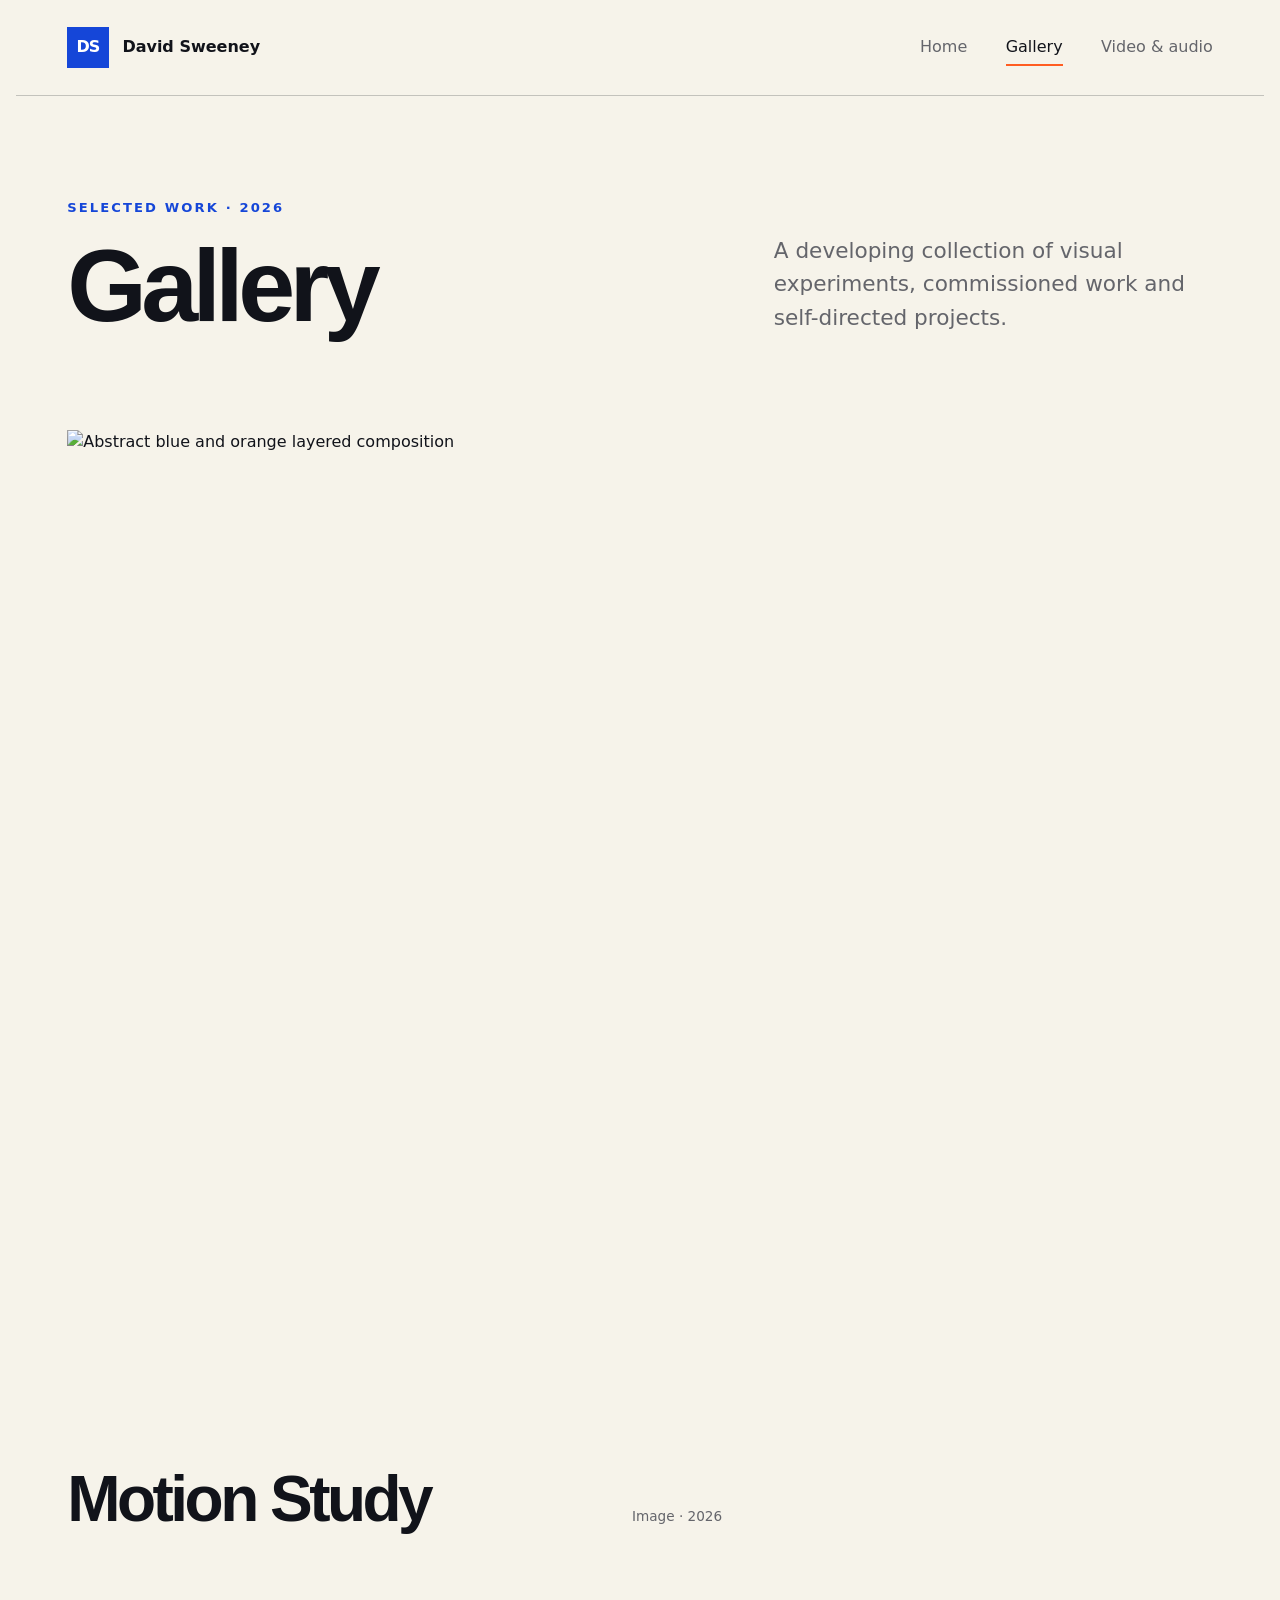
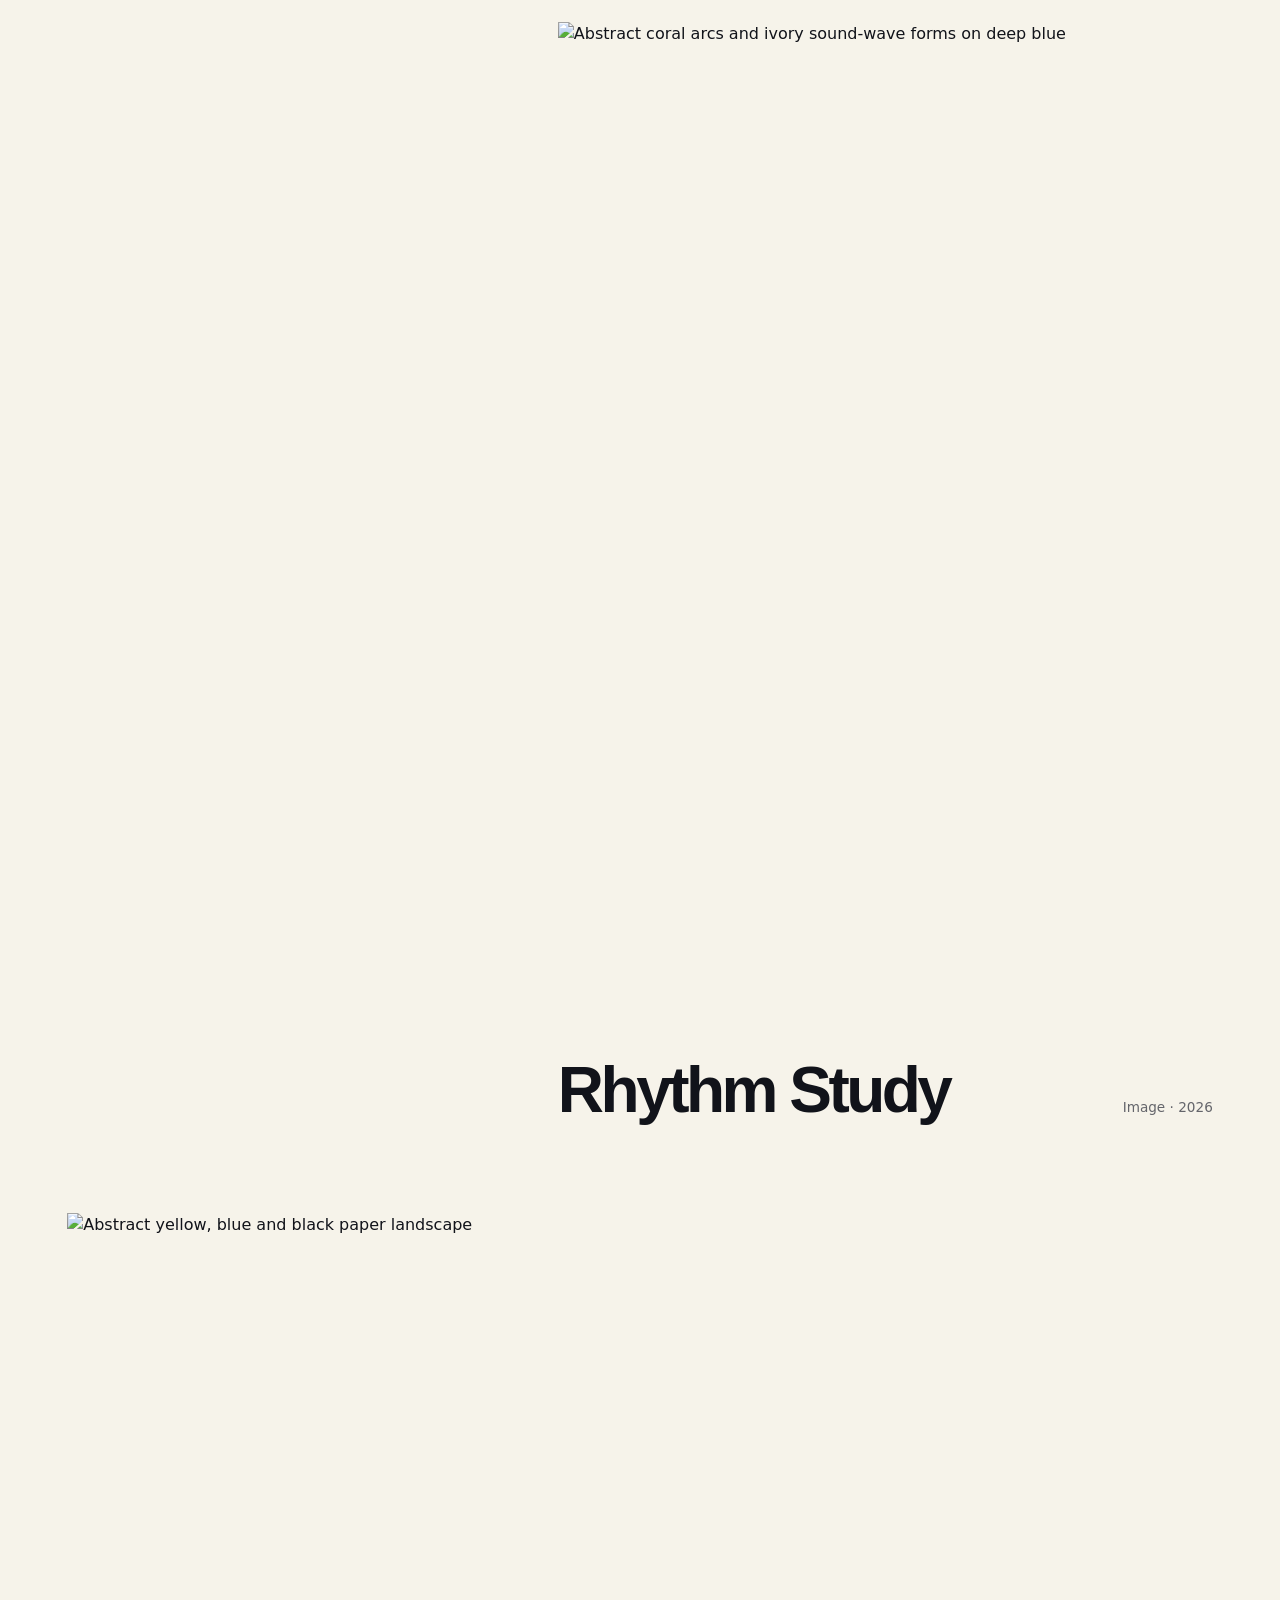
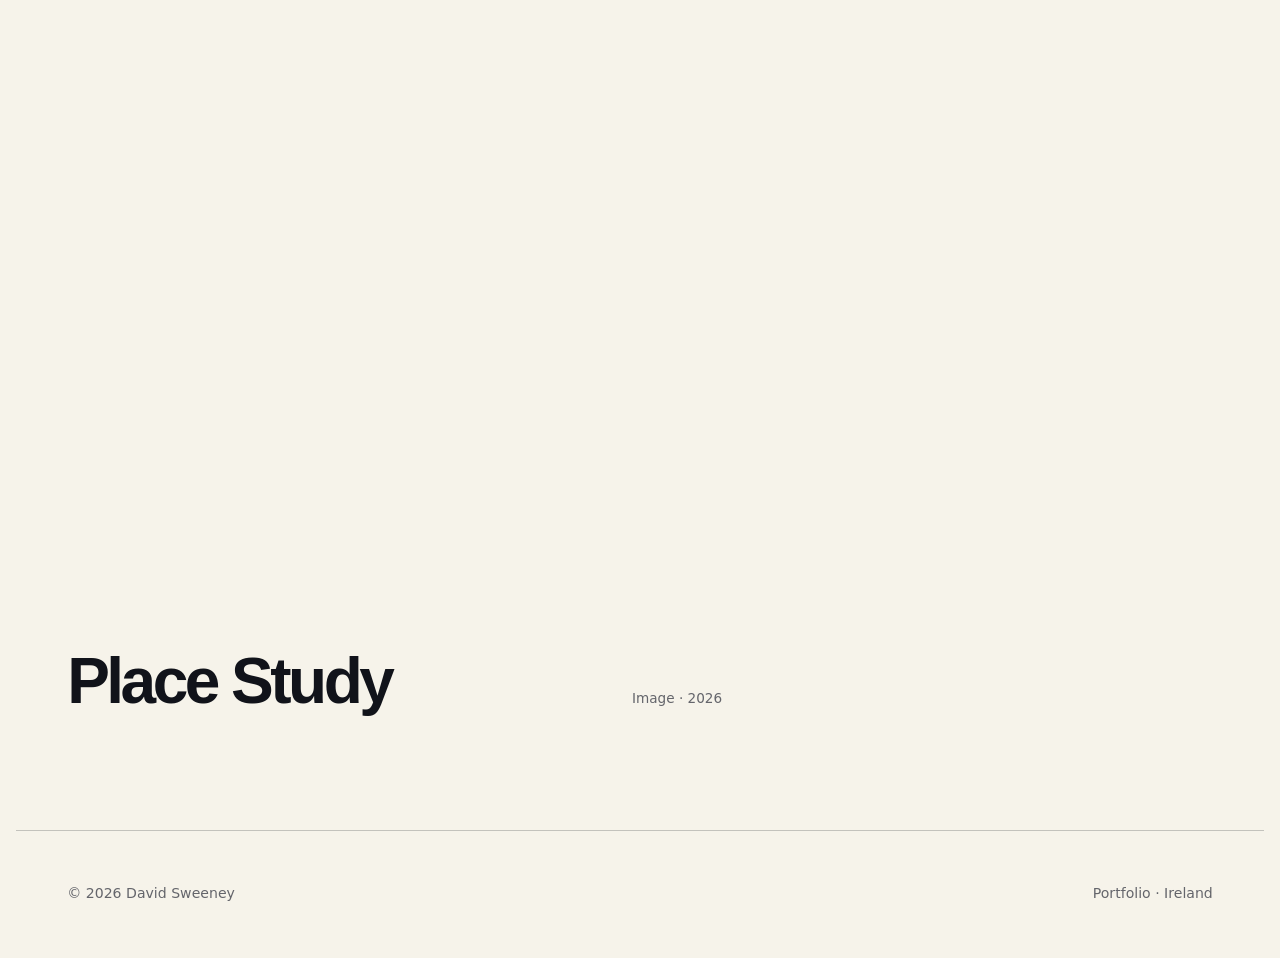
==== gallery.html @ 8abc5715 "First upload of template files" ====
<!doctype html>
<html lang="en">
  <head>
    <meta charset="utf-8">
    <meta name="viewport" content="width=device-width, initial-scale=1">
    <meta name="description" content="Selected visual work from Your Name.">
    <title>Gallery — Your Name</title>
    <link rel="icon" href="assets/favicon.svg" type="image/svg+xml">
    <link rel="stylesheet" href="styles.css">
    <script src="site-config.js" defer></script>
    <script src="script.js" defer></script>
  </head>
  <body>
    <a class="skip-link" href="#main">Skip to content</a>
    <header class="site-header">
      <a class="brand" href="index.html" aria-label="Portfolio home">
        <span class="brand-mark" data-bind="initials">YN</span>
        <span class="brand-name" data-bind="name">Your Name</span>
      </a>
      <button class="menu-button" type="button" aria-expanded="false" aria-controls="navigation" data-menu-button>Menu</button>
      <nav class="navigation" id="navigation" aria-label="Main navigation" data-navigation>
        <a href="index.html" data-nav>Home</a>
        <a href="gallery.html" data-nav>Gallery</a>
        <a href="media.html" data-nav>Video &amp; audio</a>
      </nav>
    </header>

    <main class="page-shell" id="main">
      <header class="page-intro">
        <div>
          <p class="eyebrow">Selected work · 2026</p>
          <h1>Gallery</h1>
        </div>
        <p class="lede">A developing collection of visual experiments, commissioned work and self-directed projects.</p>
      </header>

      <section class="gallery-grid" aria-label="Portfolio gallery">
        <article class="gallery-item" id="motion">
          <button class="gallery-button" type="button" data-gallery-item data-image="assets/work-motion.webp" data-alt="Abstract blue and orange layered composition" data-title="Motion Study">
            <img src="assets/work-motion.webp" alt="Abstract blue and orange layered composition" width="1536" height="1024">
            <div class="card-meta"><h2>Motion Study</h2><p>Image · 2026</p></div>
          </button>
        </article>
        <article class="gallery-item" id="rhythm">
          <button class="gallery-button" type="button" data-gallery-item data-image="assets/work-rhythm.webp" data-alt="Abstract coral arcs and ivory sound-wave forms on deep blue" data-title="Rhythm Study">
            <img src="assets/work-rhythm.webp" alt="Abstract coral arcs and ivory sound-wave forms on deep blue" loading="lazy" width="1536" height="1024">
            <div class="card-meta"><h2>Rhythm Study</h2><p>Image · 2026</p></div>
          </button>
        </article>
        <article class="gallery-item" id="place">
          <button class="gallery-button" type="button" data-gallery-item data-image="assets/work-place.webp" data-alt="Abstract yellow, blue and black paper landscape" data-title="Place Study">
            <img src="assets/work-place.webp" alt="Abstract yellow, blue and black paper landscape" loading="lazy" width="1536" height="1024">
            <div class="card-meta"><h2>Place Study</h2><p>Image · 2026</p></div>
          </button>
        </article>
      </section>
    </main>

    <dialog class="gallery-dialog" id="gallery-dialog" aria-label="Expanded artwork">
      <img src="assets/work-motion.webp" alt="">
      <div class="dialog-bar">
        <p data-dialog-title>Artwork</p>
        <button class="dialog-close" type="button" data-close>Close</button>
      </div>
    </dialog>

    <footer class="site-footer">
      <p>© <span data-year>2026</span> <span data-bind="name">Your Name</span></p>
      <p>Portfolio · <span data-bind="location">Ireland</span></p>
    </footer>
  </body>
</html>
---- styles.css ----
:root {
  --ink: #11131a;
  --paper: #f6f3ea;
  --blue: #1546d8;
  --orange: #ff5d22;
  --yellow: #f4da22;
  --muted: #64656b;
  --line: rgba(17, 19, 26, 0.22);
  --max: 78rem;
  --gutter: clamp(1rem, 4vw, 3.5rem);
  --display: "Arial Narrow", "Aptos Narrow", "Helvetica Neue", Arial, sans-serif;
  --body: Inter, ui-sans-serif, system-ui, -apple-system, BlinkMacSystemFont, "Segoe UI", sans-serif;
}

* {
  box-sizing: border-box;
}

html {
  scroll-behavior: smooth;
}

body {
  margin: 0;
  min-width: 20rem;
  color: var(--ink);
  background: var(--paper);
  font-family: var(--body);
  font-size: 1rem;
  line-height: 1.55;
  -webkit-font-smoothing: antialiased;
}

img {
  display: block;
  max-width: 100%;
}

a {
  color: inherit;
}

button,
input,
textarea,
select {
  font: inherit;
}

.skip-link {
  position: fixed;
  z-index: 100;
  top: 0.75rem;
  left: 0.75rem;
  padding: 0.7rem 1rem;
  color: white;
  background: var(--ink);
  transform: translateY(-150%);
}

.skip-link:focus {
  transform: translateY(0);
}

.site-header,
.site-footer,
.page-shell {
  width: min(100%, var(--max));
  margin-inline: auto;
  padding-inline: var(--gutter);
}

.site-header {
  display: flex;
  min-height: 6rem;
  align-items: center;
  justify-content: space-between;
  gap: 2rem;
  border-bottom: 1px solid var(--line);
}

.brand {
  display: inline-flex;
  align-items: center;
  gap: 0.85rem;
  text-decoration: none;
}

.brand-mark {
  display: grid;
  width: 2.6rem;
  height: 2.6rem;
  place-items: center;
  color: white;
  background: var(--blue);
  font-weight: 800;
  letter-spacing: -0.05em;
}

.brand-name {
  font-weight: 700;
}

.navigation {
  display: flex;
  align-items: center;
  gap: clamp(1rem, 3vw, 2.5rem);
}

.navigation a {
  position: relative;
  padding-block: 0.4rem;
  color: var(--muted);
  text-decoration: none;
}

.navigation a:hover,
.navigation a:focus-visible,
.navigation a[aria-current="page"] {
  color: var(--ink);
}

.navigation a[aria-current="page"]::after {
  position: absolute;
  right: 0;
  bottom: 0;
  left: 0;
  height: 0.16rem;
  background: var(--orange);
  content: "";
}

.menu-button {
  display: none;
  padding: 0.55rem 0.8rem;
  border: 1px solid var(--ink);
  color: var(--ink);
  background: transparent;
}

.page-shell {
  padding-block: clamp(3.5rem, 8vw, 7.5rem);
}

.hero {
  display: grid;
  grid-template-columns: minmax(0, 0.95fr) minmax(20rem, 1.05fr);
  align-items: end;
  gap: clamp(2rem, 6vw, 6rem);
}

.eyebrow {
  margin: 0 0 1.2rem;
  color: var(--blue);
  font-size: 0.82rem;
  font-weight: 800;
  letter-spacing: 0.16em;
  text-transform: uppercase;
}

h1,
h2,
h3,
p {
  margin-top: 0;
}

h1,
h2 {
  font-family: var(--display);
  font-weight: 800;
  letter-spacing: -0.055em;
  line-height: 0.94;
}

h1 {
  max-width: 10ch;
  margin-bottom: 1.7rem;
  font-size: clamp(3.25rem, 8vw, 7.8rem);
}

h2 {
  margin-bottom: 1rem;
  font-size: clamp(2.3rem, 5vw, 4.8rem);
}

h3 {
  font-size: 1.08rem;
}

.lede {
  max-width: 34rem;
  margin-bottom: 0;
  color: var(--muted);
  font-size: clamp(1.08rem, 2vw, 1.35rem);
}

.hero-art {
  position: relative;
  margin: 0;
}

.hero-art::before {
  position: absolute;
  z-index: -1;
  top: -1.1rem;
  right: -1.1rem;
  width: 58%;
  height: 42%;
  background: var(--yellow);
  content: "";
}

.hero-art img {
  width: 100%;
  aspect-ratio: 4 / 5;
  object-fit: cover;
}

.hero-art figcaption {
  display: flex;
  justify-content: space-between;
  gap: 1rem;
  padding-top: 0.75rem;
  color: var(--muted);
  font-size: 0.82rem;
}

.section {
  margin-top: clamp(5rem, 12vw, 10rem);
}

.section-heading {
  display: flex;
  align-items: end;
  justify-content: space-between;
  gap: 2rem;
  margin-bottom: 2rem;
  border-bottom: 1px solid var(--line);
}

.section-heading h2 {
  margin-bottom: 1.2rem;
}

.text-link {
  display: inline-block;
  margin-bottom: 1.5rem;
  font-weight: 750;
  text-underline-offset: 0.28em;
}

.work-grid {
  display: grid;
  grid-template-columns: repeat(12, minmax(0, 1fr));
  gap: clamp(1rem, 2vw, 1.75rem);
}

.work-card {
  grid-column: span 4;
}

.work-card:nth-child(2) {
  margin-top: 4rem;
}

.work-card a,
.gallery-button {
  display: block;
  color: inherit;
  text-decoration: none;
}

.work-card img,
.gallery-button img {
  width: 100%;
  aspect-ratio: 4 / 3;
  object-fit: cover;
  transition: transform 220ms ease, filter 220ms ease;
}

.work-card a:hover img,
.work-card a:focus-visible img,
.gallery-button:hover img,
.gallery-button:focus-visible img {
  filter: saturate(1.15);
  transform: translateY(-0.35rem);
}

.card-meta {
  display: flex;
  align-items: baseline;
  justify-content: space-between;
  gap: 1rem;
  padding-top: 0.9rem;
}

.card-meta h3,
.card-meta p {
  margin-bottom: 0;
}

.card-meta p {
  color: var(--muted);
  font-size: 0.85rem;
}

.media-band {
  display: grid;
  grid-template-columns: minmax(0, 1.25fr) minmax(17rem, 0.75fr);
  gap: clamp(2rem, 6vw, 6rem);
  align-items: center;
  padding: clamp(2rem, 5vw, 4.5rem);
  color: white;
  background: var(--ink);
}

.media-band img {
  width: 100%;
  aspect-ratio: 16 / 10;
  object-fit: cover;
}

.media-band .eyebrow {
  color: #ff8b63;
}

.media-band h2 {
  font-size: clamp(2.4rem, 5vw, 5rem);
}

.media-band p {
  color: rgba(255, 255, 255, 0.72);
}

.media-band .text-link {
  margin-bottom: 0;
}

.page-intro {
  display: grid;
  grid-template-columns: minmax(0, 1.2fr) minmax(15rem, 0.8fr);
  gap: 3rem;
  align-items: end;
  margin-bottom: clamp(3rem, 8vw, 6rem);
}

.page-intro h1 {
  margin-bottom: 0;
}

.page-intro .lede {
  justify-self: end;
}

.gallery-grid {
  display: grid;
  grid-template-columns: repeat(12, minmax(0, 1fr));
  gap: clamp(2rem, 6vw, 5rem) clamp(1rem, 3vw, 2rem);
}

.gallery-item {
  grid-column: span 7;
}

.gallery-item:nth-child(even) {
  grid-column: 6 / span 7;
}

.gallery-button {
  width: 100%;
  padding: 0;
  border: 0;
  text-align: left;
  background: transparent;
  cursor: zoom-in;
}

.gallery-item:nth-child(2) img {
  aspect-ratio: 16 / 11;
}

.gallery-item:nth-child(3) img {
  aspect-ratio: 3 / 2;
}

.gallery-dialog {
  width: min(94vw, 75rem);
  max-height: 92vh;
  padding: 0;
  border: 0;
  color: white;
  background: var(--ink);
}

.gallery-dialog::backdrop {
  background: rgba(10, 12, 18, 0.88);
}

.gallery-dialog img {
  width: 100%;
  max-height: 78vh;
  object-fit: contain;
}

.dialog-bar {
  display: flex;
  align-items: center;
  justify-content: space-between;
  gap: 1rem;
  padding: 0.8rem 1rem;
}

.dialog-bar p {
  margin: 0;
}

.dialog-close {
  padding: 0.45rem 0.8rem;
  border: 1px solid rgba(255, 255, 255, 0.5);
  color: white;
  background: transparent;
  cursor: pointer;
}

.media-list {
  display: grid;
  gap: clamp(4rem, 9vw, 8rem);
}

.media-project {
  display: grid;
  grid-template-columns: minmax(0, 1.35fr) minmax(17rem, 0.65fr);
  gap: clamp(1.5rem, 5vw, 5rem);
  align-items: center;
}

.media-project:nth-child(even) {
  grid-template-columns: minmax(17rem, 0.65fr) minmax(0, 1.35fr);
}

.media-project:nth-child(even) .media-frame {
  order: 2;
}

.media-frame {
  position: relative;
  display: grid;
  min-height: 23rem;
  place-items: center;
  overflow: hidden;
  color: white;
  background: var(--ink);
}

.media-frame > img {
  position: absolute;
  inset: 0;
  width: 100%;
  height: 100%;
  object-fit: cover;
  opacity: 0.56;
}

.media-frame iframe {
  position: absolute;
  inset: 0;
  width: 100%;
  height: 100%;
  border: 0;
}

.media-frame.has-media > img,
.media-frame.has-media .empty-media {
  display: none;
}

.empty-media {
  position: relative;
  z-index: 1;
  max-width: 20rem;
  padding: 2rem;
  text-align: center;
}

.play-mark {
  display: grid;
  width: 4rem;
  height: 4rem;
  margin: 0 auto 1rem;
  place-items: center;
  border: 1px solid rgba(255, 255, 255, 0.7);
  border-radius: 50%;
  font-size: 1.3rem;
}

.empty-media p {
  margin-bottom: 0;
}

.media-copy h2 {
  font-size: clamp(2.3rem, 4.8vw, 4.4rem);
}

.media-copy p {
  color: var(--muted);
}

.meta-list {
  margin: 1.5rem 0 0;
  padding: 1rem 0 0;
  border-top: 1px solid var(--line);
  list-style: none;
}

.meta-list li {
  display: flex;
  justify-content: space-between;
  gap: 2rem;
  padding: 0.35rem 0;
  font-size: 0.88rem;
}

.meta-list span {
  color: var(--muted);
}

.audio-frame audio {
  position: relative;
  z-index: 1;
  width: min(88%, 34rem);
}

.site-footer {
  display: flex;
  min-height: 8rem;
  align-items: center;
  justify-content: space-between;
  gap: 2rem;
  border-top: 1px solid var(--line);
  color: var(--muted);
  font-size: 0.88rem;
}

.site-footer p {
  margin: 0;
}

:focus-visible {
  outline: 3px solid var(--orange);
  outline-offset: 4px;
}

@media (max-width: 760px) {
  .site-header {
    position: relative;
    min-height: 5rem;
  }

  .menu-button {
    display: block;
  }

  .navigation {
    position: absolute;
    z-index: 20;
    top: calc(100% + 1px);
    right: var(--gutter);
    left: var(--gutter);
    display: none;
    align-items: stretch;
    flex-direction: column;
    gap: 0;
    padding: 0.5rem;
    border: 1px solid var(--ink);
    background: var(--paper);
  }

  .navigation[data-open="true"] {
    display: flex;
  }

  .navigation a {
    padding: 0.8rem;
  }

  .navigation a[aria-current="page"]::after {
    display: none;
  }

  .hero,
  .page-intro,
  .media-band,
  .media-project,
  .media-project:nth-child(even) {
    grid-template-columns: 1fr;
  }

  .hero {
    align-items: start;
  }

  .hero-art {
    width: calc(100% - 1rem);
    margin-top: 1rem;
  }

  .hero-art img {
    aspect-ratio: 4 / 3;
  }

  .work-card {
    grid-column: span 12;
  }

  .work-card:nth-child(2) {
    margin-top: 0;
  }

  .section-heading {
    align-items: start;
    flex-direction: column;
    gap: 0;
  }

  .page-intro .lede {
    justify-self: start;
  }

  .gallery-item,
  .gallery-item:nth-child(even) {
    grid-column: span 12;
  }

  .media-project:nth-child(even) .media-frame {
    order: 0;
  }

  .media-frame {
    min-height: 18rem;
  }

  .site-footer {
    align-items: flex-start;
    flex-direction: column;
    justify-content: center;
    gap: 0.3rem;
  }
}

@media (prefers-reduced-motion: reduce) {
  html {
    scroll-behavior: auto;
  }

  *,
  *::before,
  *::after {
    scroll-behavior: auto !important;
    transition-duration: 0.01ms !important;
  }
}
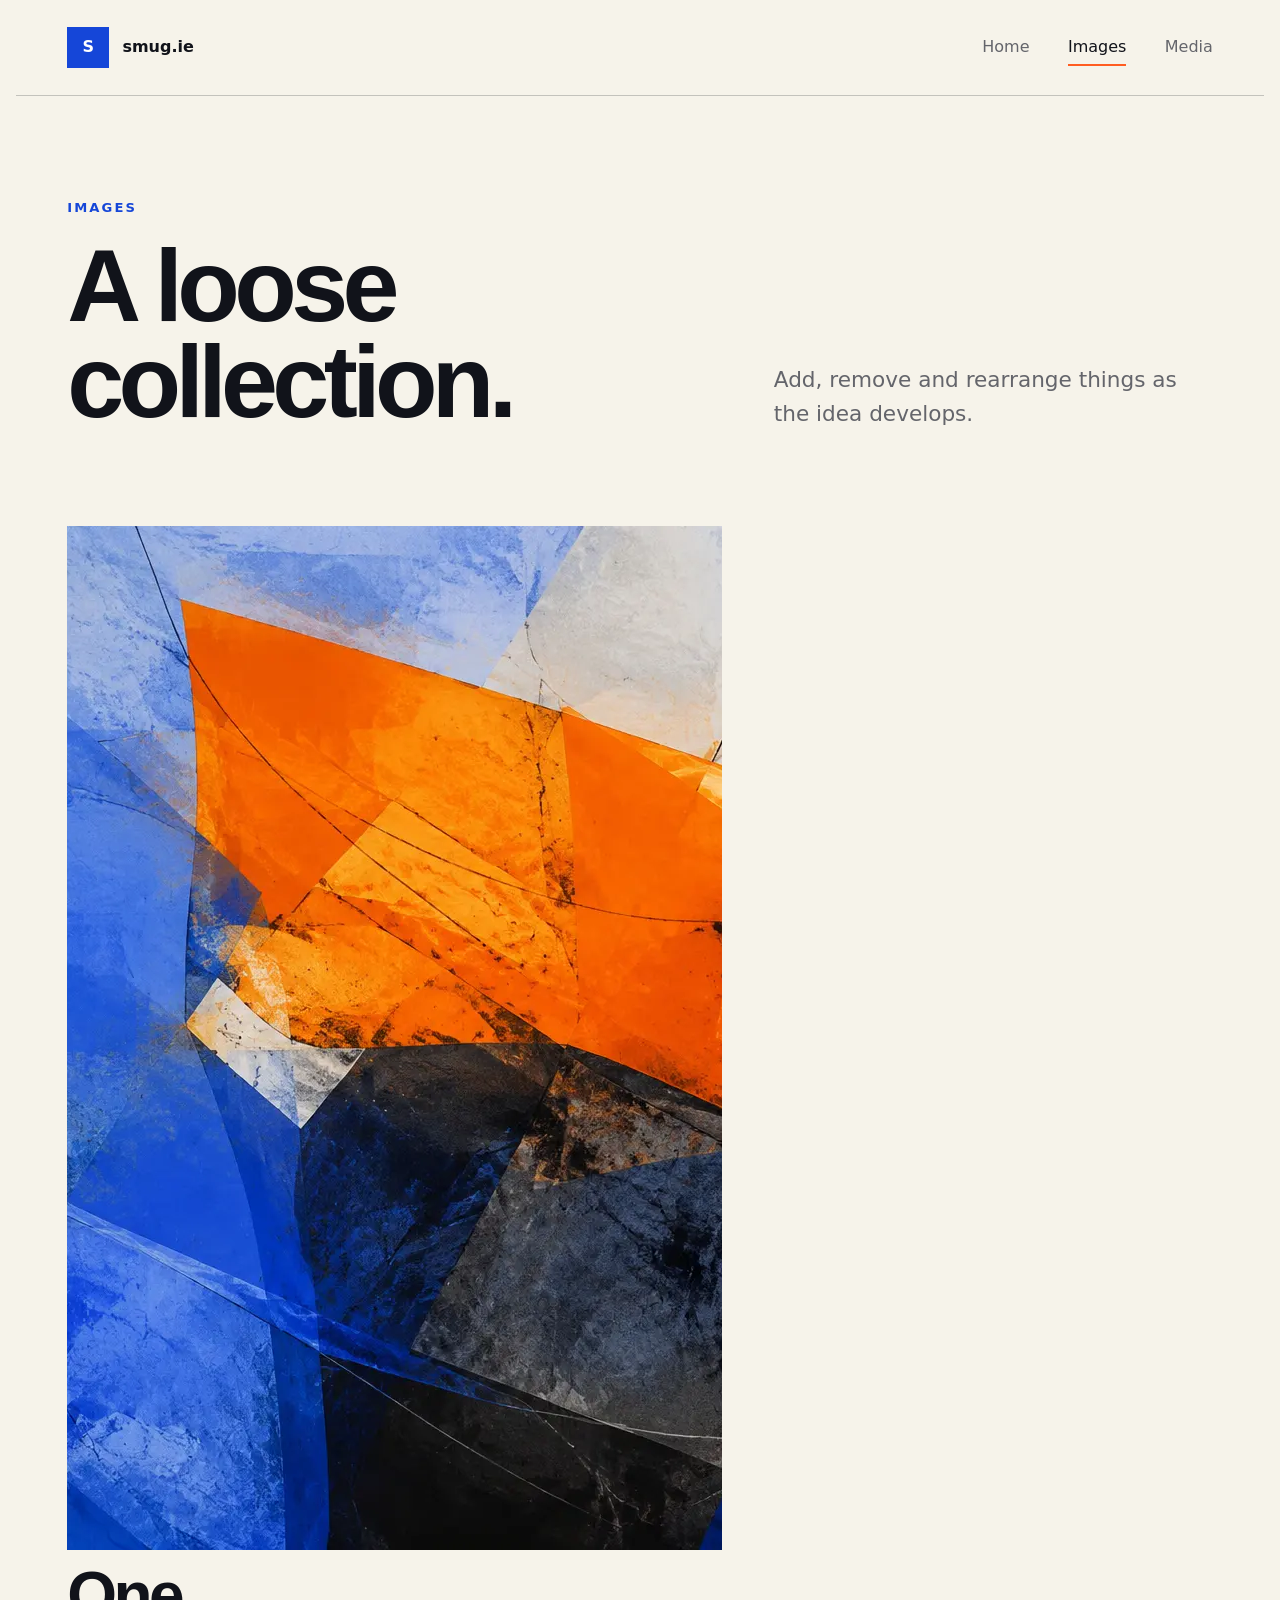
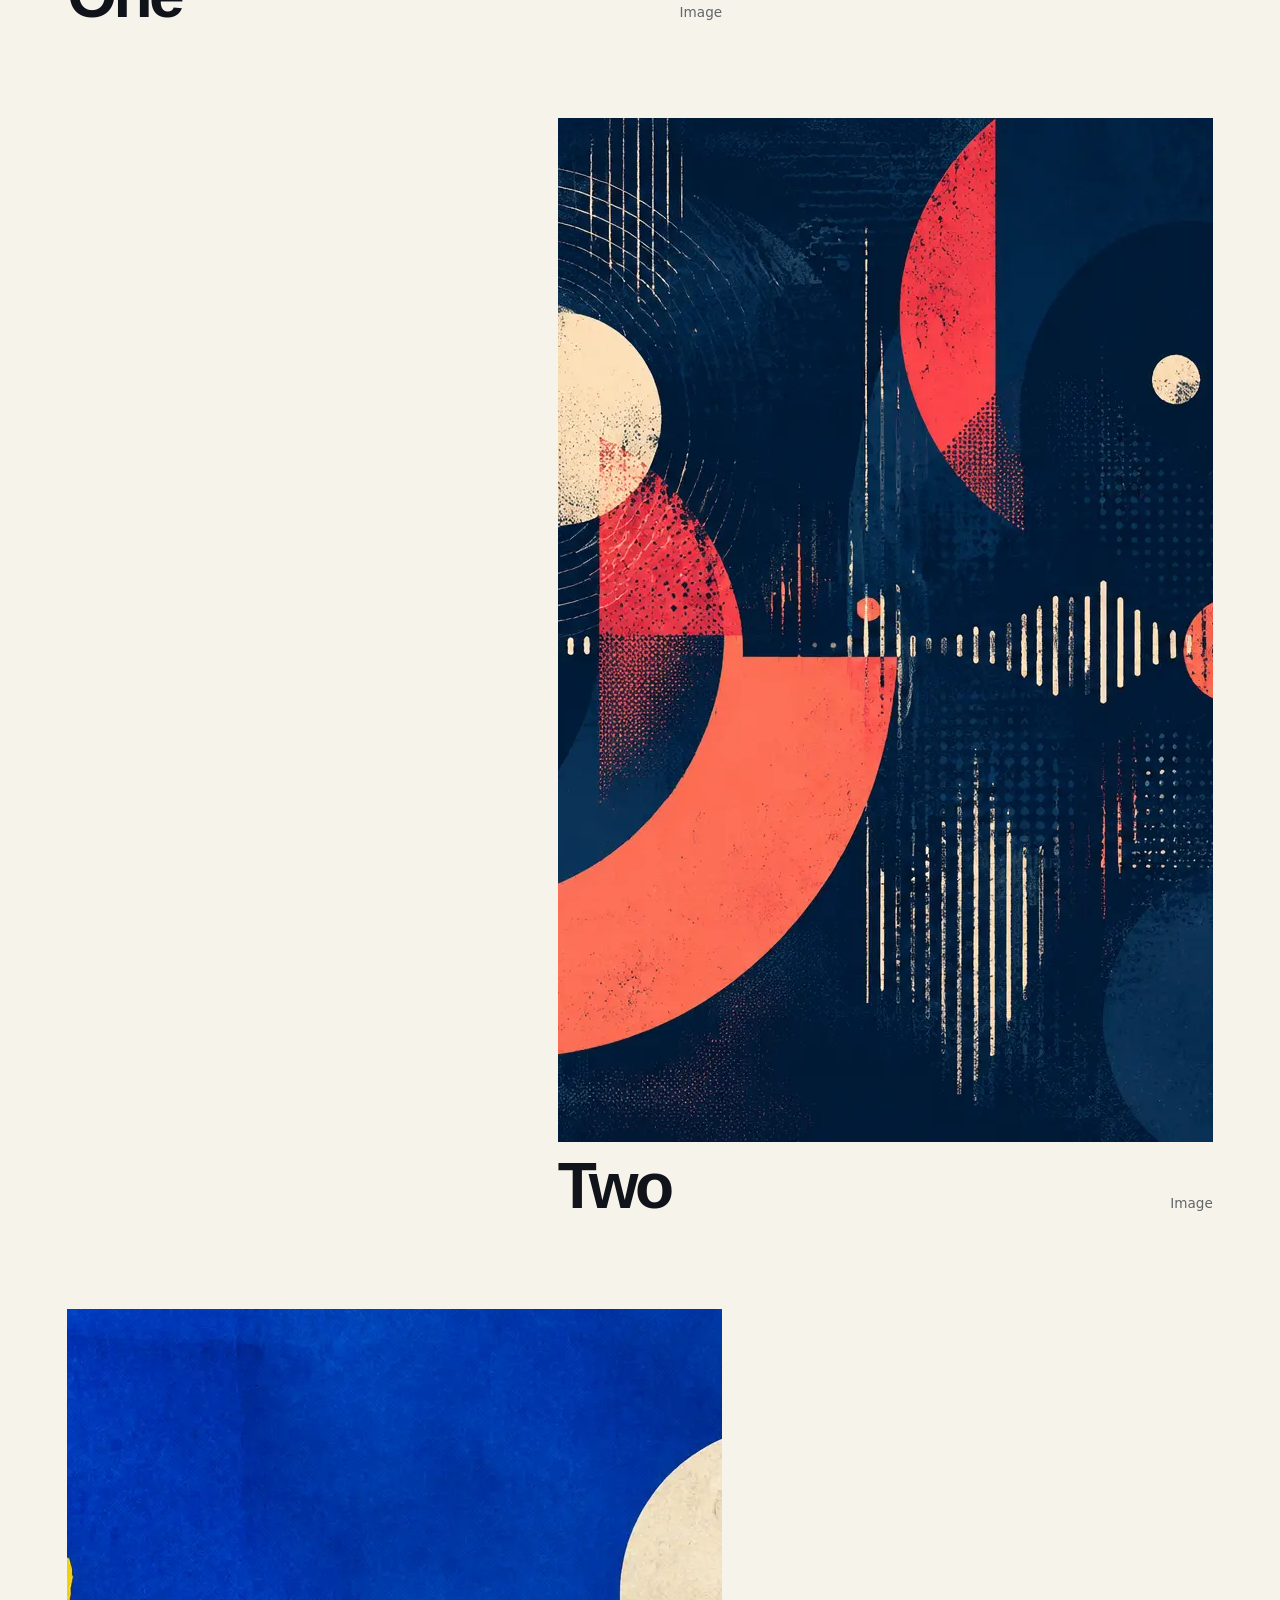
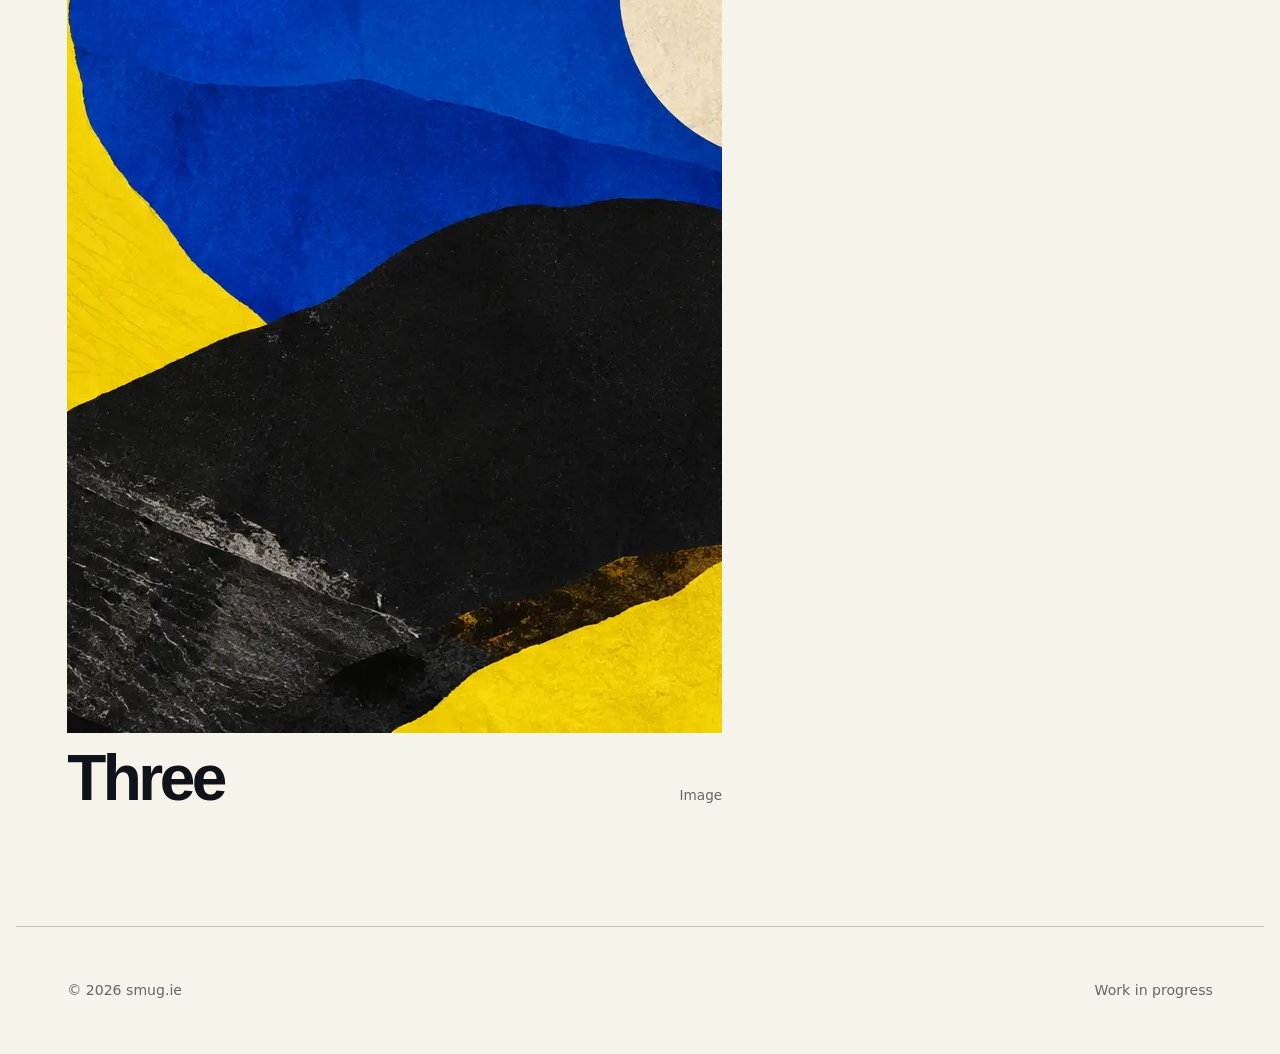
==== commit 0aa4274c: "No assets folder - reuploading" ====
--- a/gallery.html
+++ b/gallery.html
@@ -3,8 +3,8 @@
   <head>
     <meta charset="utf-8">
     <meta name="viewport" content="width=device-width, initial-scale=1">
-    <meta name="description" content="Selected visual work from Your Name.">
-    <title>Gallery — Your Name</title>
+    <meta name="description" content="Images on Smug.">
+    <title>Images — Smug</title>
     <link rel="icon" href="assets/favicon.svg" type="image/svg+xml">
     <link rel="stylesheet" href="styles.css">
     <script src="site-config.js" defer></script>
@@ -13,44 +13,44 @@
   <body>
     <a class="skip-link" href="#main">Skip to content</a>
     <header class="site-header">
-      <a class="brand" href="index.html" aria-label="Portfolio home">
-        <span class="brand-mark" data-bind="initials">YN</span>
-        <span class="brand-name" data-bind="name">Your Name</span>
+      <a class="brand" href="index.html" aria-label="Smug home">
+        <span class="brand-mark" data-bind="initials">S</span>
+        <span class="brand-name" data-bind="siteName">smug.ie</span>
       </a>
       <button class="menu-button" type="button" aria-expanded="false" aria-controls="navigation" data-menu-button>Menu</button>
       <nav class="navigation" id="navigation" aria-label="Main navigation" data-navigation>
         <a href="index.html" data-nav>Home</a>
-        <a href="gallery.html" data-nav>Gallery</a>
-        <a href="media.html" data-nav>Video &amp; audio</a>
+        <a href="gallery.html" data-nav>Images</a>
+        <a href="media.html" data-nav>Media</a>
       </nav>
     </header>
 
     <main class="page-shell" id="main">
       <header class="page-intro">
         <div>
-          <p class="eyebrow">Selected work · 2026</p>
-          <h1>Gallery</h1>
+          <p class="eyebrow">Images</p>
+          <h1>A loose collection.</h1>
         </div>
-        <p class="lede">A developing collection of visual experiments, commissioned work and self-directed projects.</p>
+        <p class="lede">Add, remove and rearrange things as the idea develops.</p>
       </header>
 
-      <section class="gallery-grid" aria-label="Portfolio gallery">
+      <section class="gallery-grid" aria-label="Images">
         <article class="gallery-item" id="motion">
-          <button class="gallery-button" type="button" data-gallery-item data-image="assets/work-motion.webp" data-alt="Abstract blue and orange layered composition" data-title="Motion Study">
+          <button class="gallery-button" type="button" data-gallery-item data-image="assets/work-motion.webp" data-alt="Abstract blue and orange layered composition" data-title="One">
             <img src="assets/work-motion.webp" alt="Abstract blue and orange layered composition" width="1536" height="1024">
-            <div class="card-meta"><h2>Motion Study</h2><p>Image · 2026</p></div>
+            <div class="card-meta"><h2>One</h2><p>Image</p></div>
           </button>
         </article>
         <article class="gallery-item" id="rhythm">
-          <button class="gallery-button" type="button" data-gallery-item data-image="assets/work-rhythm.webp" data-alt="Abstract coral arcs and ivory sound-wave forms on deep blue" data-title="Rhythm Study">
+          <button class="gallery-button" type="button" data-gallery-item data-image="assets/work-rhythm.webp" data-alt="Abstract coral arcs and ivory sound-wave forms on deep blue" data-title="Two">
             <img src="assets/work-rhythm.webp" alt="Abstract coral arcs and ivory sound-wave forms on deep blue" loading="lazy" width="1536" height="1024">
-            <div class="card-meta"><h2>Rhythm Study</h2><p>Image · 2026</p></div>
+            <div class="card-meta"><h2>Two</h2><p>Image</p></div>
           </button>
         </article>
         <article class="gallery-item" id="place">
-          <button class="gallery-button" type="button" data-gallery-item data-image="assets/work-place.webp" data-alt="Abstract yellow, blue and black paper landscape" data-title="Place Study">
+          <button class="gallery-button" type="button" data-gallery-item data-image="assets/work-place.webp" data-alt="Abstract yellow, blue and black paper landscape" data-title="Three">
             <img src="assets/work-place.webp" alt="Abstract yellow, blue and black paper landscape" loading="lazy" width="1536" height="1024">
-            <div class="card-meta"><h2>Place Study</h2><p>Image · 2026</p></div>
+            <div class="card-meta"><h2>Three</h2><p>Image</p></div>
           </button>
         </article>
       </section>
@@ -65,8 +65,8 @@
     </dialog>
 
     <footer class="site-footer">
-      <p>© <span data-year>2026</span> <span data-bind="name">Your Name</span></p>
-      <p>Portfolio · <span data-bind="location">Ireland</span></p>
+      <p>© <span data-year>2026</span> <span data-bind="siteName">smug.ie</span></p>
+      <p>Work in progress</p>
     </footer>
   </body>
 </html>
